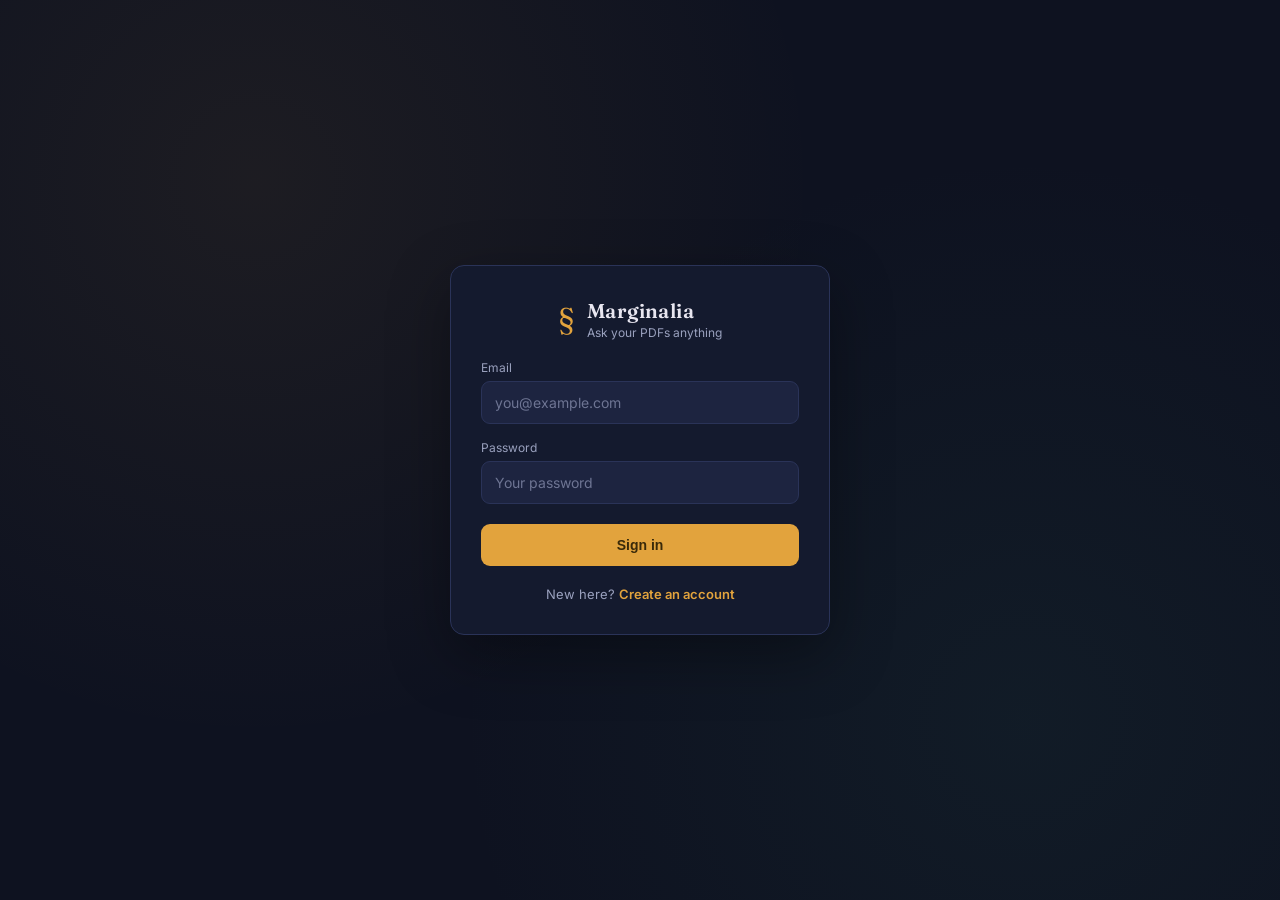
==== frontend/login.html @ 3e26cb25 "Add files via upload" ====
<!DOCTYPE html>
<html lang="en">
<head>
<meta charset="UTF-8">
<meta name="viewport" content="width=device-width, initial-scale=1.0">
<title>Sign in — Marginalia</title>
<link rel="preconnect" href="https://fonts.googleapis.com">
<link href="https://fonts.googleapis.com/css2?family=Fraunces:opsz,wght@9..144,400;9..144,600;9..144,700&family=Inter:wght@400;500;600&family=JetBrains+Mono:wght@400;500&display=swap" rel="stylesheet">
<link rel="stylesheet" href="style.css">
</head>
<body>

<div class="auth-screen" id="authScreen">
  <div class="auth-card">
    <div class="brand auth-brand">
      <span class="brand-mark">§</span>
      <div>
        <h1>Marginalia</h1>
        <p>Ask your PDFs anything</p>
      </div>
    </div>

    <form class="auth-form" id="authForm">
      <label class="auth-label" for="authEmail">Email</label>
      <input class="auth-input" type="email" id="authEmail" placeholder="you@example.com" autocomplete="email" required>

      <label class="auth-label" for="authPassword">Password</label>
      <input class="auth-input" type="password" id="authPassword" placeholder="Your password" autocomplete="current-password" minlength="8" required>

      <p class="auth-error" id="authError" hidden></p>

      <button class="auth-submit" type="submit" id="authSubmit">Sign in</button>
    </form>

    <p class="auth-switch">New here? <a href="signup.html">Create an account</a></p>
  </div>
</div>

<script src="auth-common.js"></script>
<script src="login.js"></script>
</body>
</html>
---- frontend/style.css ----
:root{
  --ink-950:#0E1220;
  --ink-900-solid:#141A2E;
  --ink-800:#1D2440;
  --ink-700:#2A3358;
  --paper:#F6F3EC;
  --paper-dim:#EDE9DE;
  --amber:#E2A33D;
  --amber-dark:#B97D22;
  --teal:#2F6F63;
  --ink-text:#E8E6F0;
  --paper-text:#1E1B16;
  --muted:#9AA1BE;
  --font-display:"Fraunces", serif;
  --font-body:"Inter", -apple-system, sans-serif;
  --font-mono:"JetBrains Mono", monospace;
}

*{ margin:0; padding:0; box-sizing:border-box; }

body{
  font-family: var(--font-body);
  background: var(--ink-950);
  color: var(--paper-text);
  height:100vh;
  overflow:hidden;
}

.app{
  display:flex;
  height:100vh;
}

/* ---------- Sidebar ---------- */

.sidebar{
  width:320px;
  min-width:320px;
  background: var(--ink-900-solid);
  color: var(--ink-text);
  padding:28px 24px;
  display:flex;
  flex-direction:column;
  gap:20px;
  border-right: 1px solid var(--ink-700);
}

.brand{
  display:flex;
  align-items:center;
  gap:12px;
}

.brand-mark{
  font-family: var(--font-display);
  font-size:30px;
  color: var(--amber);
  line-height:1;
}

.brand h1{
  font-family: var(--font-display);
  font-weight:600;
  font-size:20px;
  letter-spacing:0.02em;
}

.brand p{
  font-size:12px;
  color: var(--muted);
  margin-top:2px;
}

.status-row{
  display:flex;
  align-items:center;
  gap:8px;
  font-size:12px;
  color: var(--muted);
  font-family: var(--font-mono);
}

.status-dot{
  width:8px;
  height:8px;
  border-radius:50%;
  background: var(--muted);
  flex-shrink:0;
}
.status-dot.online{ background:#5FBF8C; box-shadow:0 0 6px #5FBF8C88; }
.status-dot.offline{ background:#D9614F; box-shadow:0 0 6px #D9614F88; }

.dropzone{
  border:1.5px dashed var(--ink-700);
  border-radius:10px;
  padding:22px 14px;
  text-align:center;
  cursor:pointer;
  display:flex;
  flex-direction:column;
  align-items:center;
  gap:8px;
  transition: border-color .15s ease, background .15s ease;
}
.dropzone:hover, .dropzone.drag-over{
  border-color: var(--amber);
  background: rgba(226,163,61,0.06);
}
.dropzone-icon{
  font-size:20px;
  color: var(--amber);
  font-family: var(--font-display);
}
.dropzone-label{
  font-size:13px;
  color: var(--muted);
}

.upload-progress{
  display:flex;
  flex-direction:column;
  gap:6px;
}
.upload-progress-bar{
  height:4px;
  background: var(--ink-700);
  border-radius:2px;
  overflow:hidden;
}
.upload-progress-fill{
  height:100%;
  width:30%;
  background: var(--amber);
  animation: indeterminate 1.1s ease-in-out infinite;
}
@keyframes indeterminate{
  0%{ transform:translateX(-100%); }
  100%{ transform:translateX(330%); }
}
#uploadStatus{
  font-size:11px;
  color: var(--muted);
  font-family: var(--font-mono);
}

.section-label{
  font-size:11px;
  text-transform:uppercase;
  letter-spacing:0.08em;
  color: var(--muted);
  font-weight:500;
  margin-top:4px;
}

.file-list{
  list-style:none;
  display:flex;
  flex-direction:column;
  gap:6px;
  overflow-y:auto;
  flex:1;
  min-height:40px;
}

.file-list li{
  font-size:13px;
  padding:9px 10px;
  background: var(--ink-800);
  border-radius:8px;
  display:flex;
  align-items:center;
  gap:8px;
  word-break:break-word;
}
.file-list li::before{
  content:"📄";
  font-size:12px;
}
.file-list .empty-state{
  background:none;
  color: var(--muted);
  font-style:italic;
  font-size:12.5px;
}
.file-list .empty-state::before{ content:none; }

.reset-btn{
  background:none;
  border:1px solid var(--ink-700);
  color: var(--muted);
  padding:10px;
  border-radius:8px;
  font-size:12.5px;
  cursor:pointer;
  transition: border-color .15s ease, color .15s ease;
}
.reset-btn:hover{
  border-color:#D9614F;
  color:#D9614F;
}

/* ---------- Chat panel ---------- */

.chat-panel{
  flex:1;
  display:flex;
  flex-direction:column;
  background: var(--paper);
}

.chat-header{
  padding:26px 40px 18px;
  border-bottom:1px solid var(--paper-dim);
}
.chat-header h2{
  font-family: var(--font-display);
  font-weight:600;
  font-size:24px;
}
.chat-header p{
  font-size:13px;
  color:#6B6559;
  margin-top:4px;
}

.chat-box{
  flex:1;
  overflow-y:auto;
  padding:30px 40px;
  display:flex;
  flex-direction:column;
  gap:22px;
}

.chat-empty{
  margin:auto;
  text-align:center;
  color:#8A8477;
  max-width:320px;
}
.chat-empty-mark{
  font-family: var(--font-display);
  font-size:40px;
  color: var(--amber-dark);
  margin-bottom:6px;
}

.message{
  max-width:68%;
  padding:14px 18px;
  border-radius:14px;
  line-height:1.55;
  font-size:15px;
}

.message.user{
  align-self:flex-end;
  background: var(--ink-900-solid);
  color: var(--ink-text);
  border-bottom-right-radius:4px;
}

.message.bot{
  align-self:flex-start;
  background:#fff;
  border:1px solid var(--paper-dim);
  border-bottom-left-radius:4px;
}

.message.error{
  align-self:flex-start;
  background:#FBEAE7;
  border:1px solid #E9B8AF;
  color:#8A3A2C;
}

.message.pending{
  align-self:flex-start;
  color:#8A8477;
  font-style:italic;
}

.sources{
  margin-top:12px;
  padding-top:10px;
  border-top:1px dashed var(--paper-dim);
  display:flex;
  flex-wrap:wrap;
  gap:6px;
}

.source-tab{
  font-family: var(--font-mono);
  font-size:11px;
  background: var(--amber);
  color:#3A2A0A;
  padding:4px 9px;
  border-radius:0 0 6px 6px;
  position:relative;
  top:-1px;
}

.input-area{
  display:flex;
  gap:10px;
  padding:18px 40px 26px;
  background: var(--paper);
  border-top:1px solid var(--paper-dim);
}

.input-area input{
  flex:1;
  padding:13px 16px;
  font-size:14.5px;
  border:1px solid var(--paper-dim);
  border-radius:10px;
  background:#fff;
  font-family: var(--font-body);
}
.input-area input:focus{
  outline:2px solid var(--amber);
  outline-offset:1px;
}

.input-area button{
  padding:13px 24px;
  border:none;
  border-radius:10px;
  background: var(--ink-900-solid);
  color:#fff;
  font-weight:600;
  cursor:pointer;
  font-size:14px;
  transition: background .15s ease;
}
.input-area button:hover{ background: var(--ink-800); }
.input-area button:disabled{ opacity:0.5; cursor:not-allowed; }

/* ---------- Auth screen ---------- */

.auth-screen{
  height:100vh;
  display:flex;
  align-items:center;
  justify-content:center;
  background: var(--ink-950);
  background-image: radial-gradient(circle at 20% 20%, rgba(226,163,61,0.07), transparent 45%),
                     radial-gradient(circle at 80% 80%, rgba(47,111,99,0.10), transparent 45%);
  padding:20px;
}

.auth-card{
  width:100%;
  max-width:380px;
  background: var(--ink-900-solid);
  border:1px solid var(--ink-700);
  border-radius:14px;
  padding:32px 30px;
  display:flex;
  flex-direction:column;
  gap:20px;
  box-shadow:0 20px 60px rgba(0,0,0,0.35);
}

.auth-brand{ justify-content:center; }
.auth-brand h1{ color: var(--ink-text); }

.auth-form{
  display:flex;
  flex-direction:column;
  gap:6px;
}

.auth-label{
  font-size:12px;
  color: var(--muted);
  margin-top:10px;
}
.auth-label:first-child{ margin-top:0; }

.auth-input{
  padding:12px 13px;
  font-size:14px;
  border:1px solid var(--ink-700);
  border-radius:9px;
  background: var(--ink-800);
  color: var(--ink-text);
  font-family: var(--font-body);
}
.auth-input:focus{
  outline:2px solid var(--amber);
  outline-offset:1px;
}
.auth-input::placeholder{ color:#6E7593; }

.auth-error{
  font-size:12.5px;
  color:#E9877A;
  background: rgba(217,97,79,0.1);
  border:1px solid rgba(217,97,79,0.3);
  border-radius:7px;
  padding:8px 10px;
  margin-top:4px;
}

.auth-submit{
  margin-top:14px;
  padding:13px;
  border:none;
  border-radius:9px;
  background: var(--amber);
  color:#3A2A0A;
  font-weight:700;
  font-size:14px;
  cursor:pointer;
  transition: background .15s ease;
}
.auth-submit:hover{ background: var(--amber-dark); color:#fff; }
.auth-submit:disabled{ opacity:0.6; cursor:not-allowed; }

.auth-switch{
  text-align:center;
  font-size:13px;
  color: var(--muted);
}
.auth-switch a{
  color: var(--amber);
  font-weight:600;
  text-decoration:none;
}
.auth-switch a:hover{ text-decoration:underline; }

/* ---------- Account row (sidebar) ---------- */

.account-row{
  display:flex;
  align-items:center;
  justify-content:space-between;
  gap:8px;
  padding-bottom:6px;
  border-bottom:1px solid var(--ink-700);
}

.account-email{
  font-size:12px;
  color: var(--muted);
  font-family: var(--font-mono);
  overflow:hidden;
  text-overflow:ellipsis;
  white-space:nowrap;
}

.logout-btn{
  flex-shrink:0;
  background:none;
  border:1px solid var(--ink-700);
  color: var(--muted);
  padding:6px 10px;
  border-radius:7px;
  font-size:11.5px;
  cursor:pointer;
  transition: border-color .15s ease, color .15s ease;
}
.logout-btn:hover{
  border-color: var(--amber);
  color: var(--amber);
}

@media (max-width: 720px){
  .app{ flex-direction:column; }
  .sidebar{ width:100%; min-width:0; border-right:none; border-bottom:1px solid var(--ink-700); }
  .chat-header, .chat-box, .input-area{ padding-left:20px; padding-right:20px; }
}
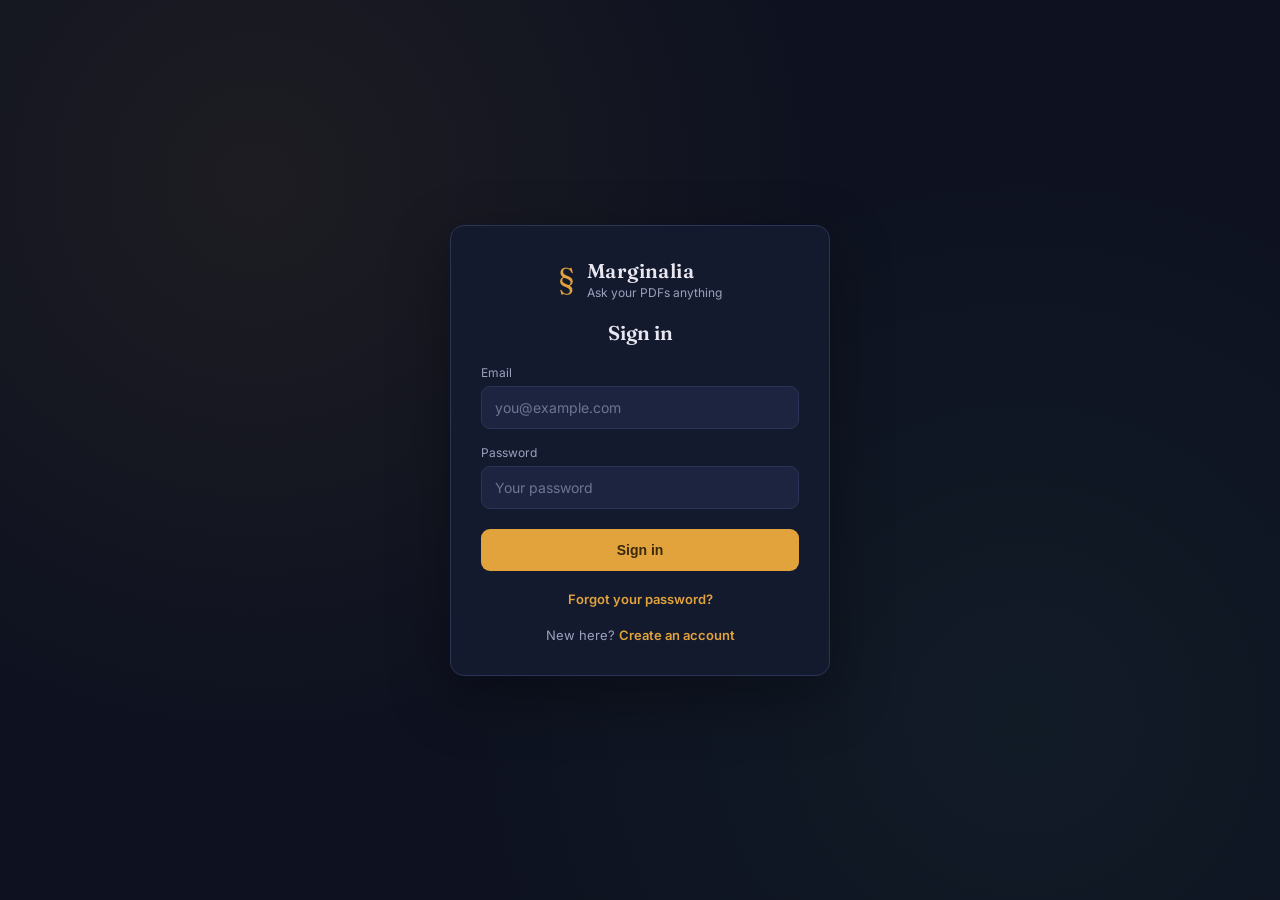
==== commit 0c09daa0: "Add forgot/reset password flow with email via Resend" ====
--- a/frontend/login.html
+++ b/frontend/login.html
@@ -8,9 +8,9 @@
 <link href="https://fonts.googleapis.com/css2?family=Fraunces:opsz,wght@9..144,400;9..144,600;9..144,700&family=Inter:wght@400;500;600&family=JetBrains+Mono:wght@400;500&display=swap" rel="stylesheet">
 <link rel="stylesheet" href="style.css">
 </head>
-<body>
+<body class="auth-body">
 
-<div class="auth-screen" id="authScreen">
+<div class="auth-screen">
   <div class="auth-card">
     <div class="brand auth-brand">
       <span class="brand-mark">§</span>
@@ -20,23 +20,26 @@
       </div>
     </div>
 
+    <h2 class="auth-heading">Sign in</h2>
+
     <form class="auth-form" id="authForm">
       <label class="auth-label" for="authEmail">Email</label>
       <input class="auth-input" type="email" id="authEmail" placeholder="you@example.com" autocomplete="email" required>
 
       <label class="auth-label" for="authPassword">Password</label>
-      <input class="auth-input" type="password" id="authPassword" placeholder="Your password" autocomplete="current-password" minlength="8" required>
+      <input class="auth-input" type="password" id="authPassword" placeholder="Your password" autocomplete="current-password" required>
 
       <p class="auth-error" id="authError" hidden></p>
 
       <button class="auth-submit" type="submit" id="authSubmit">Sign in</button>
     </form>
 
+    <p class="auth-switch"><a href="forgot-password.html">Forgot your password?</a></p>
     <p class="auth-switch">New here? <a href="signup.html">Create an account</a></p>
   </div>
 </div>
 
-<script src="auth-common.js"></script>
-<script src="login.js"></script>
+<script>window.AUTH_MODE = "signin";</script>
+<script src="auth.js"></script>
 </body>
 </html>
--- a/frontend/style.css
+++ b/frontend/style.css
@@ -362,8 +362,34 @@
   box-shadow:0 20px 60px rgba(0,0,0,0.35);
 }
 
+.auth-body{
+  margin:0;
+}
+
 .auth-brand{ justify-content:center; }
 .auth-brand h1{ color: var(--ink-text); }
+
+.auth-heading{
+  text-align:center;
+  color: var(--ink-text);
+  font-family: var(--font-display);
+  font-size:20px;
+  font-weight:600;
+  margin:0;
+}
+
+.auth-switch{
+  text-align:center;
+  font-size:13px;
+  color: var(--muted);
+  margin:0;
+}
+.auth-switch a{
+  color: var(--amber);
+  font-weight:600;
+  text-decoration:none;
+}
+.auth-switch a:hover{ text-decoration:underline; }
 
 .auth-form{
   display:flex;
@@ -392,6 +418,23 @@
   outline-offset:1px;
 }
 .auth-input::placeholder{ color:#6E7593; }
+
+.auth-hint{
+  text-align:center;
+  font-size:13px;
+  color: var(--muted);
+  margin:-8px 0 4px;
+}
+
+.auth-success{
+  font-size:12.5px;
+  color:#7FBF9E;
+  background: rgba(47,111,99,0.12);
+  border:1px solid rgba(47,111,99,0.35);
+  border-radius:7px;
+  padding:8px 10px;
+  margin-top:4px;
+}
 
 .auth-error{
   font-size:12.5px;
@@ -418,18 +461,6 @@
 .auth-submit:hover{ background: var(--amber-dark); color:#fff; }
 .auth-submit:disabled{ opacity:0.6; cursor:not-allowed; }
 
-.auth-switch{
-  text-align:center;
-  font-size:13px;
-  color: var(--muted);
-}
-.auth-switch a{
-  color: var(--amber);
-  font-weight:600;
-  text-decoration:none;
-}
-.auth-switch a:hover{ text-decoration:underline; }
-
 /* ---------- Account row (sidebar) ---------- */
 
 .account-row{
